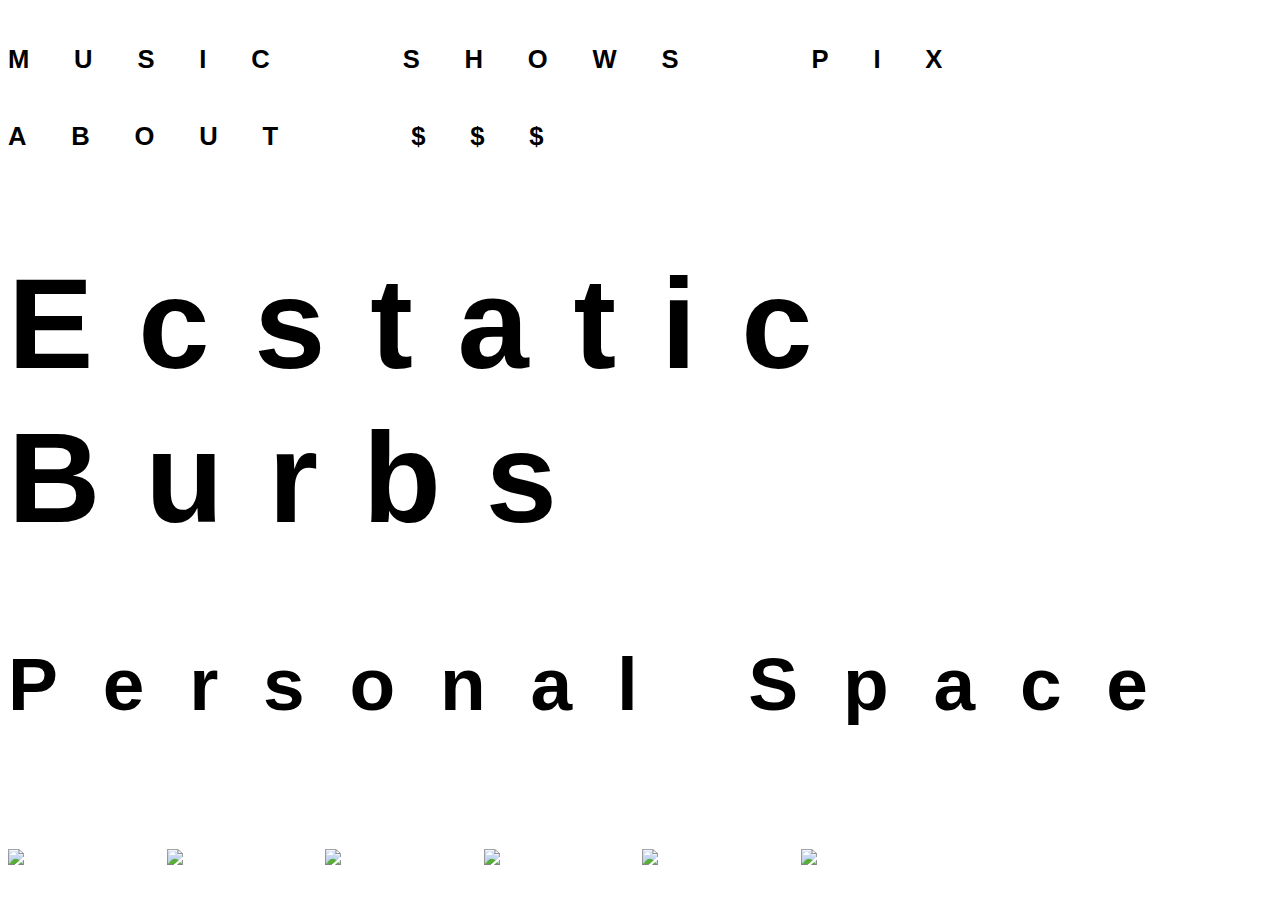
==== resources/public/index.html @ de3f1c04 "first commit" ====
<!DOCTYPE html>
<html>
  <head>
    <meta charset="UTF-8">
    <meta name="viewport" content="width=device-width, initial-scale=1">    
    <link href="css/style.css" rel="stylesheet" type="text/css">
  </head>
  <body>
    <div id="app">
      <div class="main">
        <ul class="menu">
          <li class="music">MUSIC</li>
          <li class="shows">SHOWS</li>
          <li class="pix">PIX</li>
          <li class="about">ABOUT</li>
          <li class="buy">$$$</li>
        </ul>
        <h1>Ecstatic Burbs</h1>
        <h3>Personal Space</h3>
        <a class="sc" href="https://soundcloud.com/personal_space" target="_blank">
          <img class="svg" src="/assets/soundcloud.svg">
        </a>
        <a class="fb" href="https://www.facebook.com/personalspaceband/" target="_blank">
          <img class="svg" src="/assets/facebook.svg">
        </a>
        <a class="in" href="https://www.instagram.com/personal____space/" target="_blank">
          <img class="svg" src="/assets/instagram.svg">
        </a>
        <a class="in" href="https://www.youtube.com/channel/UCi6-1v_qFCnKHJKy544srlw" target="_blank">
          <img class="svg" src="/assets/youtube.svg">
        </a>
        <a class="tw" href="https://twitter.com/PersonalSpacers" target="_blank">
          <img class="svg" src="/assets/twitter.svg">
        </a>
        <a class="em" target="_blank">
          <img class="svg" src="/assets/mail.svg">
        </a>
      </div>
      <div class="email"></div>
    </div>
    <script src="js/compiled/personal_space_site.js" type="text/javascript"></script>
  </body>
</html>
---- resources/public/css/style.css ----
html {
    background: url("/assets/output_JkQATy.gif") no-repeat center center fixed;
    -webkit-background-size: cover;
    -moz-background-size: cover;
    -o-background-size: cover;
    background-size: cover;
    font: icon;
    font-size: 5vw;
    font-stretch: ultra-expanded;
    line-height: 1.2;
    letter-spacing: 0.7rem;
}

@keyframes trans {
    from {opacity: 0.5;}
    to {opacity: 1;}
}

h1, h3, .menu {
    animation-name: trans;
    animation-duration: 3s;
    animation-iteration-count: infinite;
    animation-direction: alternate;
}

ul {
    list-style: none;
    padding: 0;
    margin: 0;
}

li {
    display: inline;
    font-size: 2vw;
    font-weight: 900;
    padding-right: 1em;
}

.email {
    background: url("/assets/mail.png") no-repeat center center fixed;
    -webkit-background-size: cover;
    -moz-background-size: cover;
    -o-background-size: cover;
    background-size: cover;
}

a {
    position: relative;
    cursor: pointer;
    display: inline-block;
    -moz-transition: all .5s ease-in-out;
    -o-transition: all .5s ease-in-out;
    -webkit-transition: all .5s ease-in-out;
    transition: all .5s ease-in-out;
    width: 1.5em;
    height: auto;
}

a:hover {
    -moz-transform: scale(0.6);
    -ms-transform: scale(0.6);
    -webkit-transform: scale(0.6);
    transform: scale(0.6);
}

img {
    max-width: 100%;
    height: auto;
}

.hidden {
    display: none;
}
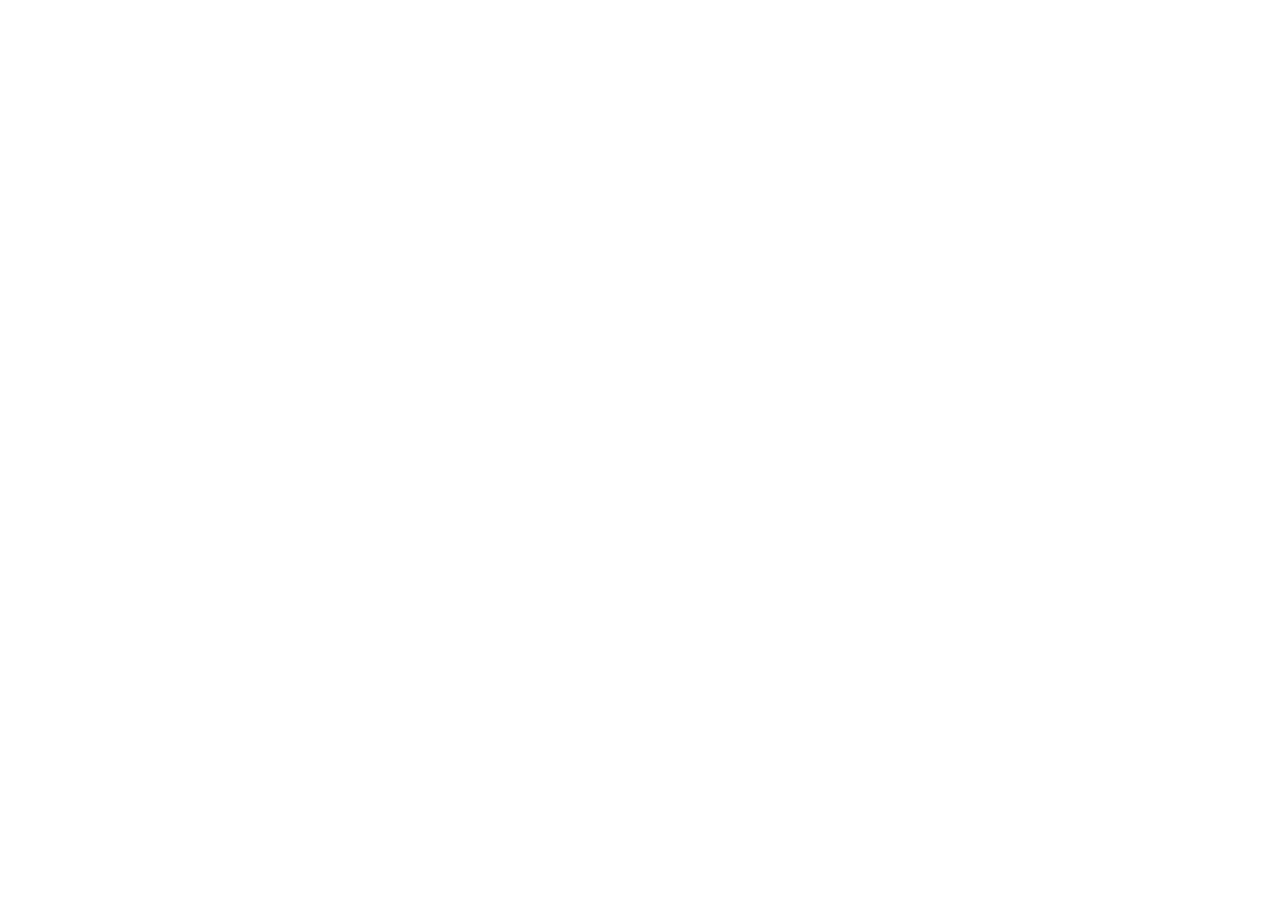
==== commit e33478a1: "normalize styling" ====
--- a/resources/public/index.html
+++ b/resources/public/index.html
@@ -4,40 +4,15 @@
     <meta charset="UTF-8">
     <meta name="viewport" content="width=device-width, initial-scale=1">    
     <link href="css/style.css" rel="stylesheet" type="text/css">
+
+    <!-- CSS
+    –––––––––––––––––––––––––––––––––––––––––––––––––– -->
+    <link rel="stylesheet" href="css/normalize.css" />
+    <link rel="stylesheet" href="css/skeleton.css" />
+    <link rel="stylesheet" href="css/style.css" />
   </head>
   <body>
-    <div id="app">
-      <div class="main">
-        <ul class="menu">
-          <li class="music">MUSIC</li>
-          <li class="shows">SHOWS</li>
-          <li class="pix">PIX</li>
-          <li class="about">ABOUT</li>
-          <li class="buy">$$$</li>
-        </ul>
-        <h1>Ecstatic Burbs</h1>
-        <h3>Personal Space</h3>
-        <a class="sc" href="https://soundcloud.com/personal_space" target="_blank">
-          <img class="svg" src="/assets/soundcloud.svg">
-        </a>
-        <a class="fb" href="https://www.facebook.com/personalspaceband/" target="_blank">
-          <img class="svg" src="/assets/facebook.svg">
-        </a>
-        <a class="in" href="https://www.instagram.com/personal____space/" target="_blank">
-          <img class="svg" src="/assets/instagram.svg">
-        </a>
-        <a class="in" href="https://www.youtube.com/channel/UCi6-1v_qFCnKHJKy544srlw" target="_blank">
-          <img class="svg" src="/assets/youtube.svg">
-        </a>
-        <a class="tw" href="https://twitter.com/PersonalSpacers" target="_blank">
-          <img class="svg" src="/assets/twitter.svg">
-        </a>
-        <a class="em" target="_blank">
-          <img class="svg" src="/assets/mail.svg">
-        </a>
-      </div>
-      <div class="email"></div>
-    </div>
+    <div id="app"></div>
     <script src="js/compiled/personal_space_site.js" type="text/javascript"></script>
   </body>
 </html>
--- a/resources/public/css/style.css
+++ b/resources/public/css/style.css
@@ -5,9 +5,6 @@
     -o-background-size: cover;
     background-size: cover;
     font: icon;
-    font-size: 5vw;
-    font-stretch: ultra-expanded;
-    line-height: 1.2;
     letter-spacing: 0.7rem;
 }
 
@@ -16,24 +13,96 @@
     to {opacity: 1;}
 }
 
-h1, h3, .menu {
+h1 {
+    font-size: 8.5rem;
+    letter-spacing: 1.3rem;
+}
+
+h1, h3, h5, .menu {
     animation-name: trans;
     animation-duration: 3s;
     animation-iteration-count: infinite;
     animation-direction: alternate;
 }
 
-ul {
-    list-style: none;
-    padding: 0;
+h1, h3, h5 {
     margin: 0;
 }
 
+.components {
+    margin-top: 62px;
+    margin-bottom: 62px;
+    min-height: 328px;
+}
+
+ul {
+    list-style: none;
+    padding: 0 0 0 0.5em;
+    display: flex;
+    flex-wrap: wrap;
+    justify-content: flex-start;
+    margin: 0;
+    /*background-color: rgba(239, 214, 214, 0.58);*/
+}
+
 li {
-    display: inline;
-    font-size: 2vw;
-    font-weight: 900;
-    padding-right: 1em;
+    display: flex;
+    align-items: flex-start;
+    margin-right: 4em;
+}
+
+.menu a {
+    color: #222;
+}
+
+.menu a:hover {
+    color: #ffffff;
+}
+
+a {
+    color: #222;
+}
+
+a:hover {
+    color: #ffffff;
+}
+
+.menu a {
+    cursor: pointer;
+    padding: 0 0.5rem 0 0;
+    font-size: 1.6rem;
+    max-width: 140px;
+    font-weight: bold;
+    text-decoration: none;
+    color: #333;
+}
+
+.links a {
+    position: relative;
+    cursor: pointer;
+    display: inline-block;
+    -moz-transition: all .5s ease-in-out;
+    -o-transition: all .5s ease-in-out;
+    -webkit-transition: all .5s ease-in-out;
+    transition: all .5s ease-in-out;
+    width: 5rem;
+    height: 5rem;
+}
+
+.links a:hover {
+    -moz-transform: scale(0.6);
+    -ms-transform: scale(0.6);
+    -webkit-transform: scale(0.6);
+    transform: scale(0.6);
+}
+
+img {
+    width: 5rem;
+    height: 5rem;
+}
+
+.hidden {
+    display: none;
 }
 
 .email {
@@ -43,31 +112,3 @@
     -o-background-size: cover;
     background-size: cover;
 }
-
-a {
-    position: relative;
-    cursor: pointer;
-    display: inline-block;
-    -moz-transition: all .5s ease-in-out;
-    -o-transition: all .5s ease-in-out;
-    -webkit-transition: all .5s ease-in-out;
-    transition: all .5s ease-in-out;
-    width: 1.5em;
-    height: auto;
-}
-
-a:hover {
-    -moz-transform: scale(0.6);
-    -ms-transform: scale(0.6);
-    -webkit-transform: scale(0.6);
-    transform: scale(0.6);
-}
-
-img {
-    max-width: 100%;
-    height: auto;
-}
-
-.hidden {
-    display: none;
-}
--- a/resources/public/css/skeleton.css
+++ b/resources/public/css/skeleton.css
@@ -0,0 +1,418 @@
+/*
+* Skeleton V2.0.4
+* Copyright 2014, Dave Gamache
+* www.getskeleton.com
+* Free to use under the MIT license.
+* http://www.opensource.org/licenses/mit-license.php
+* 12/29/2014
+*/
+
+
+/* Table of contents
+––––––––––––––––––––––––––––––––––––––––––––––––––
+- Grid
+- Base Styles
+- Typography
+- Links
+- Buttons
+- Forms
+- Lists
+- Code
+- Tables
+- Spacing
+- Utilities
+- Clearing
+- Media Queries
+*/
+
+
+/* Grid
+–––––––––––––––––––––––––––––––––––––––––––––––––– */
+.container {
+  position: relative;
+  width: 100%;
+  max-width: 960px;
+  margin: 0 auto;
+  padding: 0 20px;
+  box-sizing: border-box; }
+.column,
+.columns {
+  width: 100%;
+  float: left;
+  box-sizing: border-box; }
+
+/* For devices larger than 400px */
+@media (min-width: 400px) {
+  .container {
+    width: 85%;
+    padding: 0; }
+}
+
+/* For devices larger than 550px */
+@media (min-width: 550px) {
+  .container {
+    width: 80%; }
+  .column,
+  .columns {
+    margin-left: 4%; }
+  .column:first-child,
+  .columns:first-child {
+    margin-left: 0; }
+
+  .one.column,
+  .one.columns                    { width: 4.66666666667%; }
+  .two.columns                    { width: 13.3333333333%; }
+  .three.columns                  { width: 22%;            }
+  .four.columns                   { width: 30.6666666667%; }
+  .five.columns                   { width: 39.3333333333%; }
+  .six.columns                    { width: 48%;            }
+  .seven.columns                  { width: 56.6666666667%; }
+  .eight.columns                  { width: 65.3333333333%; }
+  .nine.columns                   { width: 74.0%;          }
+  .ten.columns                    { width: 82.6666666667%; }
+  .eleven.columns                 { width: 91.3333333333%; }
+  .twelve.columns                 { width: 100%; margin-left: 0; }
+
+  .one-third.column               { width: 30.6666666667%; }
+  .two-thirds.column              { width: 65.3333333333%; }
+
+  .one-half.column                { width: 48%; }
+
+  /* Offsets */
+  .offset-by-one.column,
+  .offset-by-one.columns          { margin-left: 8.66666666667%; }
+  .offset-by-two.column,
+  .offset-by-two.columns          { margin-left: 17.3333333333%; }
+  .offset-by-three.column,
+  .offset-by-three.columns        { margin-left: 26%;            }
+  .offset-by-four.column,
+  .offset-by-four.columns         { margin-left: 34.6666666667%; }
+  .offset-by-five.column,
+  .offset-by-five.columns         { margin-left: 43.3333333333%; }
+  .offset-by-six.column,
+  .offset-by-six.columns          { margin-left: 52%;            }
+  .offset-by-seven.column,
+  .offset-by-seven.columns        { margin-left: 60.6666666667%; }
+  .offset-by-eight.column,
+  .offset-by-eight.columns        { margin-left: 69.3333333333%; }
+  .offset-by-nine.column,
+  .offset-by-nine.columns         { margin-left: 78.0%;          }
+  .offset-by-ten.column,
+  .offset-by-ten.columns          { margin-left: 86.6666666667%; }
+  .offset-by-eleven.column,
+  .offset-by-eleven.columns       { margin-left: 95.3333333333%; }
+
+  .offset-by-one-third.column,
+  .offset-by-one-third.columns    { margin-left: 34.6666666667%; }
+  .offset-by-two-thirds.column,
+  .offset-by-two-thirds.columns   { margin-left: 69.3333333333%; }
+
+  .offset-by-one-half.column,
+  .offset-by-one-half.columns     { margin-left: 52%; }
+
+}
+
+
+/* Base Styles
+–––––––––––––––––––––––––––––––––––––––––––––––––– */
+/* NOTE
+html is set to 62.5% so that all the REM measurements throughout Skeleton
+are based on 10px sizing. So basically 1.5rem = 15px :) */
+html {
+  font-size: 62.5%; }
+body {
+  font-size: 1.5em; /* currently ems cause chrome bug misinterpreting rems on body element */
+  line-height: 1.6;
+  font-weight: 400;
+  font-family: "Raleway", "HelveticaNeue", "Helvetica Neue", Helvetica, Arial, sans-serif;
+  color: #222; }
+
+
+/* Typography
+–––––––––––––––––––––––––––––––––––––––––––––––––– */
+h1, h2, h3, h4, h5, h6 {
+  margin-top: 0;
+  margin-bottom: 2rem;
+  font-weight: 300; }
+h1 { font-size: 4.0rem; line-height: 1.2;  letter-spacing: -.1rem;}
+h2 { font-size: 3.6rem; line-height: 1.25; letter-spacing: -.1rem; }
+h3 { font-size: 3.0rem; line-height: 1.3;  letter-spacing: -.1rem; }
+h4 { font-size: 2.4rem; line-height: 1.35; letter-spacing: -.08rem; }
+h5 { font-size: 1.8rem; line-height: 1.5;  letter-spacing: -.05rem; }
+h6 { font-size: 1.5rem; line-height: 1.6;  letter-spacing: 0; }
+
+/* Larger than phablet */
+@media (min-width: 550px) {
+  h1 { font-size: 5.0rem; }
+  h2 { font-size: 4.2rem; }
+  h3 { font-size: 3.6rem; }
+  h4 { font-size: 3.0rem; }
+  h5 { font-size: 2.4rem; }
+  h6 { font-size: 1.5rem; }
+}
+
+p {
+  margin-top: 0; }
+
+
+/* Links
+–––––––––––––––––––––––––––––––––––––––––––––––––– */
+a {
+  color: #1EAEDB; }
+a:hover {
+  color: #0FA0CE; }
+
+
+/* Buttons
+–––––––––––––––––––––––––––––––––––––––––––––––––– */
+.button,
+button,
+input[type="submit"],
+input[type="reset"],
+input[type="button"] {
+  display: inline-block;
+  height: 38px;
+  padding: 0 30px;
+  color: #555;
+  text-align: center;
+  font-size: 11px;
+  font-weight: 600;
+  line-height: 38px;
+  letter-spacing: .1rem;
+  text-transform: uppercase;
+  text-decoration: none;
+  white-space: nowrap;
+  background-color: transparent;
+  border-radius: 4px;
+  border: 1px solid #bbb;
+  cursor: pointer;
+  box-sizing: border-box; }
+.button:hover,
+button:hover,
+input[type="submit"]:hover,
+input[type="reset"]:hover,
+input[type="button"]:hover,
+.button:focus,
+button:focus,
+input[type="submit"]:focus,
+input[type="reset"]:focus,
+input[type="button"]:focus {
+  color: #333;
+  border-color: #888;
+  outline: 0; }
+.button.button-primary,
+button.button-primary,
+input[type="submit"].button-primary,
+input[type="reset"].button-primary,
+input[type="button"].button-primary {
+  color: #FFF;
+  background-color: #33C3F0;
+  border-color: #33C3F0; }
+.button.button-primary:hover,
+button.button-primary:hover,
+input[type="submit"].button-primary:hover,
+input[type="reset"].button-primary:hover,
+input[type="button"].button-primary:hover,
+.button.button-primary:focus,
+button.button-primary:focus,
+input[type="submit"].button-primary:focus,
+input[type="reset"].button-primary:focus,
+input[type="button"].button-primary:focus {
+  color: #FFF;
+  background-color: #1EAEDB;
+  border-color: #1EAEDB; }
+
+
+/* Forms
+–––––––––––––––––––––––––––––––––––––––––––––––––– */
+input[type="email"],
+input[type="number"],
+input[type="search"],
+input[type="text"],
+input[type="tel"],
+input[type="url"],
+input[type="password"],
+textarea,
+select {
+  height: 38px;
+  padding: 6px 10px; /* The 6px vertically centers text on FF, ignored by Webkit */
+  background-color: #fff;
+  border: 1px solid #D1D1D1;
+  border-radius: 4px;
+  box-shadow: none;
+  box-sizing: border-box; }
+/* Removes awkward default styles on some inputs for iOS */
+input[type="email"],
+input[type="number"],
+input[type="search"],
+input[type="text"],
+input[type="tel"],
+input[type="url"],
+input[type="password"],
+textarea {
+  -webkit-appearance: none;
+     -moz-appearance: none;
+          appearance: none; }
+textarea {
+  min-height: 65px;
+  padding-top: 6px;
+  padding-bottom: 6px; }
+input[type="email"]:focus,
+input[type="number"]:focus,
+input[type="search"]:focus,
+input[type="text"]:focus,
+input[type="tel"]:focus,
+input[type="url"]:focus,
+input[type="password"]:focus,
+textarea:focus,
+select:focus {
+  border: 1px solid #33C3F0;
+  outline: 0; }
+label,
+legend {
+  display: block;
+  margin-bottom: .5rem;
+  font-weight: 600; }
+fieldset {
+  padding: 0;
+  border-width: 0; }
+input[type="checkbox"],
+input[type="radio"] {
+  display: inline; }
+label > .label-body {
+  display: inline-block;
+  margin-left: .5rem;
+  font-weight: normal; }
+
+
+/* Lists
+–––––––––––––––––––––––––––––––––––––––––––––––––– */
+ul {
+  list-style: circle inside; }
+ol {
+  list-style: decimal inside; }
+ol, ul {
+  padding-left: 0;
+  margin-top: 0; }
+ul ul,
+ul ol,
+ol ol,
+ol ul {
+  margin: 1.5rem 0 1.5rem 3rem;
+  font-size: 90%; }
+li {
+  margin-bottom: 1rem; }
+
+
+/* Code
+–––––––––––––––––––––––––––––––––––––––––––––––––– */
+code {
+  padding: .2rem .5rem;
+  margin: 0 .2rem;
+  font-size: 90%;
+  white-space: nowrap;
+  background: #F1F1F1;
+  border: 1px solid #E1E1E1;
+  border-radius: 4px; }
+pre > code {
+  display: block;
+  padding: 1rem 1.5rem;
+  white-space: pre; }
+
+
+/* Tables
+–––––––––––––––––––––––––––––––––––––––––––––––––– */
+th,
+td {
+  padding: 12px 15px;
+  text-align: left;
+  border-bottom: 1px solid #E1E1E1; }
+th:first-child,
+td:first-child {
+  padding-left: 0; }
+th:last-child,
+td:last-child {
+  padding-right: 0; }
+
+
+/* Spacing
+–––––––––––––––––––––––––––––––––––––––––––––––––– */
+button,
+.button {
+  margin-bottom: 1rem; }
+input,
+textarea,
+select,
+fieldset {
+  margin-bottom: 1.5rem; }
+pre,
+blockquote,
+dl,
+figure,
+table,
+p,
+ul,
+ol,
+form {
+  margin-bottom: 2.5rem; }
+
+
+/* Utilities
+–––––––––––––––––––––––––––––––––––––––––––––––––– */
+.u-full-width {
+  width: 100%;
+  box-sizing: border-box; }
+.u-max-full-width {
+  max-width: 100%;
+  box-sizing: border-box; }
+.u-pull-right {
+  float: right; }
+.u-pull-left {
+  float: left; }
+
+
+/* Misc
+–––––––––––––––––––––––––––––––––––––––––––––––––– */
+hr {
+  margin-top: 3rem;
+  margin-bottom: 3.5rem;
+  border-width: 0;
+  border-top: 1px solid #E1E1E1; }
+
+
+/* Clearing
+–––––––––––––––––––––––––––––––––––––––––––––––––– */
+
+/* Self Clearing Goodness */
+.container:after,
+.row:after,
+.u-cf {
+  content: "";
+  display: table;
+  clear: both; }
+
+
+/* Media Queries
+–––––––––––––––––––––––––––––––––––––––––––––––––– */
+/*
+Note: The best way to structure the use of media queries is to create the queries
+near the relevant code. For example, if you wanted to change the styles for buttons
+on small devices, paste the mobile query code up in the buttons section and style it
+there.
+*/
+
+
+/* Larger than mobile */
+@media (min-width: 400px) {}
+
+/* Larger than phablet (also point when grid becomes active) */
+@media (min-width: 550px) {}
+
+/* Larger than tablet */
+@media (min-width: 750px) {}
+
+/* Larger than desktop */
+@media (min-width: 1000px) {}
+
+/* Larger than Desktop HD */
+@media (min-width: 1200px) {}
--- a/resources/public/css/style.css
+++ b/resources/public/css/style.css
@@ -5,9 +5,6 @@
     -o-background-size: cover;
     background-size: cover;
     font: icon;
-    font-size: 5vw;
-    font-stretch: ultra-expanded;
-    line-height: 1.2;
     letter-spacing: 0.7rem;
 }
 
@@ -16,24 +13,96 @@
     to {opacity: 1;}
 }
 
-h1, h3, .menu {
+h1 {
+    font-size: 8.5rem;
+    letter-spacing: 1.3rem;
+}
+
+h1, h3, h5, .menu {
     animation-name: trans;
     animation-duration: 3s;
     animation-iteration-count: infinite;
     animation-direction: alternate;
 }
 
-ul {
-    list-style: none;
-    padding: 0;
+h1, h3, h5 {
     margin: 0;
 }
 
+.components {
+    margin-top: 62px;
+    margin-bottom: 62px;
+    min-height: 328px;
+}
+
+ul {
+    list-style: none;
+    padding: 0 0 0 0.5em;
+    display: flex;
+    flex-wrap: wrap;
+    justify-content: flex-start;
+    margin: 0;
+    /*background-color: rgba(239, 214, 214, 0.58);*/
+}
+
 li {
-    display: inline;
-    font-size: 2vw;
-    font-weight: 900;
-    padding-right: 1em;
+    display: flex;
+    align-items: flex-start;
+    margin-right: 4em;
+}
+
+.menu a {
+    color: #222;
+}
+
+.menu a:hover {
+    color: #ffffff;
+}
+
+a {
+    color: #222;
+}
+
+a:hover {
+    color: #ffffff;
+}
+
+.menu a {
+    cursor: pointer;
+    padding: 0 0.5rem 0 0;
+    font-size: 1.6rem;
+    max-width: 140px;
+    font-weight: bold;
+    text-decoration: none;
+    color: #333;
+}
+
+.links a {
+    position: relative;
+    cursor: pointer;
+    display: inline-block;
+    -moz-transition: all .5s ease-in-out;
+    -o-transition: all .5s ease-in-out;
+    -webkit-transition: all .5s ease-in-out;
+    transition: all .5s ease-in-out;
+    width: 5rem;
+    height: 5rem;
+}
+
+.links a:hover {
+    -moz-transform: scale(0.6);
+    -ms-transform: scale(0.6);
+    -webkit-transform: scale(0.6);
+    transform: scale(0.6);
+}
+
+img {
+    width: 5rem;
+    height: 5rem;
+}
+
+.hidden {
+    display: none;
 }
 
 .email {
@@ -43,31 +112,3 @@
     -o-background-size: cover;
     background-size: cover;
 }
-
-a {
-    position: relative;
-    cursor: pointer;
-    display: inline-block;
-    -moz-transition: all .5s ease-in-out;
-    -o-transition: all .5s ease-in-out;
-    -webkit-transition: all .5s ease-in-out;
-    transition: all .5s ease-in-out;
-    width: 1.5em;
-    height: auto;
-}
-
-a:hover {
-    -moz-transform: scale(0.6);
-    -ms-transform: scale(0.6);
-    -webkit-transform: scale(0.6);
-    transform: scale(0.6);
-}
-
-img {
-    max-width: 100%;
-    height: auto;
-}
-
-.hidden {
-    display: none;
-}
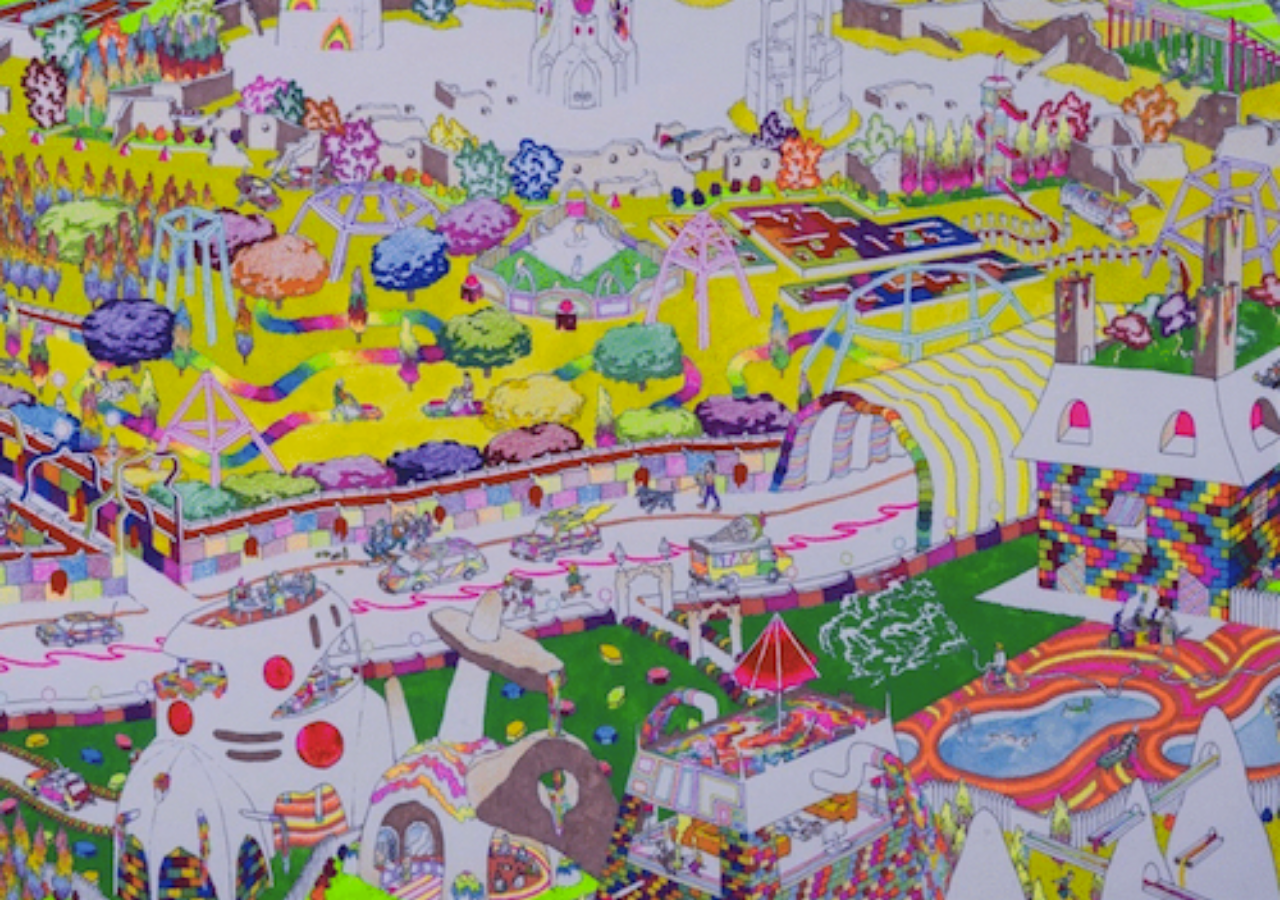
==== commit 8d4c0a58: "add full album stream and switch over to use bandsintown tracker" ====
--- a/resources/public/index.html
+++ b/resources/public/index.html
@@ -2,7 +2,7 @@
 <html>
   <head>
     <meta charset="UTF-8">
-    <meta name="viewport" content="width=device-width, initial-scale=1">    
+    <meta name="viewport" content="initial-scale=1">
     <link href="css/style.css" rel="stylesheet" type="text/css">
 
     <!-- CSS
@@ -14,5 +14,6 @@
   <body>
     <div id="app"></div>
     <script src="js/compiled/personal_space_site.js" type="text/javascript"></script>
+    <script src="http://widget.bandsintown.com/javascripts/bit_widget.js" type="text/javascript"></script>
   </body>
 </html>
--- a/resources/public/css/style.css
+++ b/resources/public/css/style.css
@@ -1,11 +1,30 @@
 html {
-    background: url("/assets/output_JkQATy.gif") no-repeat center center fixed;
+    background: url("/assets/still-back-small.jpg") no-repeat center center fixed;
     -webkit-background-size: cover;
     -moz-background-size: cover;
     -o-background-size: cover;
     background-size: cover;
     font: icon;
     letter-spacing: 0.7rem;
+    min-height: 100%;
+}
+
+body {
+    background: url("/assets/background-animated.gif") no-repeat center center fixed;
+    -webkit-background-size: cover;
+    -moz-background-size: cover;
+    -o-background-size: cover;
+    background-size: cover;
+}
+
+.no-back {
+    background: none;
+}
+
+.root {
+    display: flex;
+    min-height: 100vh;
+    flex-direction: column;
 }
 
 @keyframes trans {
@@ -13,12 +32,16 @@
     to {opacity: 1;}
 }
 
-h1 {
-    font-size: 8.5rem;
+h1 {    
+    /*font-size: 8.5rem;*/
     letter-spacing: 1.3rem;
 }
 
-h1, h3, h5, .menu {
+h3 {
+    letter-spacing: -4px;
+}
+
+h1, h3, h5, .menu, p {
     animation-name: trans;
     animation-duration: 3s;
     animation-iteration-count: infinite;
@@ -30,25 +53,68 @@
 }
 
 .components {
-    margin-top: 62px;
-    margin-bottom: 62px;
-    min-height: 328px;
+    margin-top: 2rem;
+    margin-bottom: 2rem;
+    min-height: 10rem;
+    flex: 1;
+}
+
+.components .about div {
+    width: 80%;
+    background-color: rgba(239, 214, 214, 0.91);
+    margin-left: 10%;
+    padding: 1rem;
+    letter-spacing: 0;
+}
+
+.music iframe {
+    border: none;
+    height: 380px;
+}
+
+.shows div {
+    background-color: rgba(239, 214, 214, 0.91);
+    letter-spacing: 0;
+}
+
+/* .bit-venue is a bandsintown-specific class name */
+.bit-venue a {
+    letter-spacing: 0;
+}
+
+.music iframe, .shows div {
+    width: 80% !important;
+    margin-left: 10%;
 }
 
 ul {
     list-style: none;
-    padding: 0 0 0 0.5em;
+    /*padding: 0 0 0 0.5em;*/
     display: flex;
     flex-wrap: wrap;
     justify-content: flex-start;
     margin: 0;
-    /*background-color: rgba(239, 214, 214, 0.58);*/
+    background-color: rgba(239, 214, 214, 0.58);
+    width: 100%;
 }
 
 li {
+    margin-right: auto;
+    margin-bottom: 0;
     display: flex;
-    align-items: flex-start;
-    margin-right: 4em;
+}
+
+.menu li {
+    margin-bottom: 0.5rem;
+    margin-top: 0.3rem;
+}
+
+li:first-child {
+    margin-left: 1rem;
+}
+
+li:last-child {
+    margin-right: 0;
 }
 
 .menu a {
@@ -96,19 +162,78 @@
     transform: scale(0.6);
 }
 
-img {
+img, svg {
     width: 5rem;
     height: 5rem;
 }
 
+.pix img, .mail img {
+    width: 100%;
+    height: auto;
+    width: auto\9;
+    margin-bottom: 2rem;
+}
+
+.pix img:last-child {
+    margin-bottom: 0;
+}
+
+svg .color {
+    fill: #222;
+}
+
+svg:hover .color {
+    fill: white;
+}
+
 .hidden {
     display: none;
 }
 
-.email {
-    background: url("/assets/mail.png") no-repeat center center fixed;
-    -webkit-background-size: cover;
-    -moz-background-size: cover;
-    -o-background-size: cover;
-    background-size: cover;
-}
+/* Popover */
+.popover.open {
+  display: block;
+}
+.popover {
+  display: none;
+  position: absolute;
+  top: 0;
+  left: 0;
+  background: #fff;
+  border: 1px solid #eee;
+  border-radius: 4px;
+  top: 92%;
+  left: -50%;
+  -webkit-filter: drop-shadow(0 0 6px rgba(0,0,0,.1));
+  -moz-filter: drop-shadow(0 0 6px rgba(0,0,0,.1));
+  filter: drop-shadow(0 0 6px rgba(0,0,0,.1));
+}
+
+@media (max-width: 643px) {
+    .menu a {
+        font-size: 1.2rem;
+    }
+}
+
+@media (max-width: 542px) {
+    .menu a {
+        font-size: 1rem;
+        /*letter-spacing: 0.1rem;*/
+    }
+    .links a {
+        width: 3rem;
+        height: 3rem;
+    }
+
+    img, svg {
+        width: 3rem;
+        height: 3rem;
+    }
+}
+
+@media (max-width: 498px) {
+    .menu a {
+        font-size: 1rem;
+        letter-spacing: 0.2rem;
+    }
+}
--- a/resources/public/css/style.css
+++ b/resources/public/css/style.css
@@ -1,11 +1,30 @@
 html {
-    background: url("/assets/output_JkQATy.gif") no-repeat center center fixed;
+    background: url("/assets/still-back-small.jpg") no-repeat center center fixed;
     -webkit-background-size: cover;
     -moz-background-size: cover;
     -o-background-size: cover;
     background-size: cover;
     font: icon;
     letter-spacing: 0.7rem;
+    min-height: 100%;
+}
+
+body {
+    background: url("/assets/background-animated.gif") no-repeat center center fixed;
+    -webkit-background-size: cover;
+    -moz-background-size: cover;
+    -o-background-size: cover;
+    background-size: cover;
+}
+
+.no-back {
+    background: none;
+}
+
+.root {
+    display: flex;
+    min-height: 100vh;
+    flex-direction: column;
 }
 
 @keyframes trans {
@@ -13,12 +32,16 @@
     to {opacity: 1;}
 }
 
-h1 {
-    font-size: 8.5rem;
+h1 {    
+    /*font-size: 8.5rem;*/
     letter-spacing: 1.3rem;
 }
 
-h1, h3, h5, .menu {
+h3 {
+    letter-spacing: -4px;
+}
+
+h1, h3, h5, .menu, p {
     animation-name: trans;
     animation-duration: 3s;
     animation-iteration-count: infinite;
@@ -30,25 +53,68 @@
 }
 
 .components {
-    margin-top: 62px;
-    margin-bottom: 62px;
-    min-height: 328px;
+    margin-top: 2rem;
+    margin-bottom: 2rem;
+    min-height: 10rem;
+    flex: 1;
+}
+
+.components .about div {
+    width: 80%;
+    background-color: rgba(239, 214, 214, 0.91);
+    margin-left: 10%;
+    padding: 1rem;
+    letter-spacing: 0;
+}
+
+.music iframe {
+    border: none;
+    height: 380px;
+}
+
+.shows div {
+    background-color: rgba(239, 214, 214, 0.91);
+    letter-spacing: 0;
+}
+
+/* .bit-venue is a bandsintown-specific class name */
+.bit-venue a {
+    letter-spacing: 0;
+}
+
+.music iframe, .shows div {
+    width: 80% !important;
+    margin-left: 10%;
 }
 
 ul {
     list-style: none;
-    padding: 0 0 0 0.5em;
+    /*padding: 0 0 0 0.5em;*/
     display: flex;
     flex-wrap: wrap;
     justify-content: flex-start;
     margin: 0;
-    /*background-color: rgba(239, 214, 214, 0.58);*/
+    background-color: rgba(239, 214, 214, 0.58);
+    width: 100%;
 }
 
 li {
+    margin-right: auto;
+    margin-bottom: 0;
     display: flex;
-    align-items: flex-start;
-    margin-right: 4em;
+}
+
+.menu li {
+    margin-bottom: 0.5rem;
+    margin-top: 0.3rem;
+}
+
+li:first-child {
+    margin-left: 1rem;
+}
+
+li:last-child {
+    margin-right: 0;
 }
 
 .menu a {
@@ -96,19 +162,78 @@
     transform: scale(0.6);
 }
 
-img {
+img, svg {
     width: 5rem;
     height: 5rem;
 }
 
+.pix img, .mail img {
+    width: 100%;
+    height: auto;
+    width: auto\9;
+    margin-bottom: 2rem;
+}
+
+.pix img:last-child {
+    margin-bottom: 0;
+}
+
+svg .color {
+    fill: #222;
+}
+
+svg:hover .color {
+    fill: white;
+}
+
 .hidden {
     display: none;
 }
 
-.email {
-    background: url("/assets/mail.png") no-repeat center center fixed;
-    -webkit-background-size: cover;
-    -moz-background-size: cover;
-    -o-background-size: cover;
-    background-size: cover;
-}
+/* Popover */
+.popover.open {
+  display: block;
+}
+.popover {
+  display: none;
+  position: absolute;
+  top: 0;
+  left: 0;
+  background: #fff;
+  border: 1px solid #eee;
+  border-radius: 4px;
+  top: 92%;
+  left: -50%;
+  -webkit-filter: drop-shadow(0 0 6px rgba(0,0,0,.1));
+  -moz-filter: drop-shadow(0 0 6px rgba(0,0,0,.1));
+  filter: drop-shadow(0 0 6px rgba(0,0,0,.1));
+}
+
+@media (max-width: 643px) {
+    .menu a {
+        font-size: 1.2rem;
+    }
+}
+
+@media (max-width: 542px) {
+    .menu a {
+        font-size: 1rem;
+        /*letter-spacing: 0.1rem;*/
+    }
+    .links a {
+        width: 3rem;
+        height: 3rem;
+    }
+
+    img, svg {
+        width: 3rem;
+        height: 3rem;
+    }
+}
+
+@media (max-width: 498px) {
+    .menu a {
+        font-size: 1rem;
+        letter-spacing: 0.2rem;
+    }
+}
